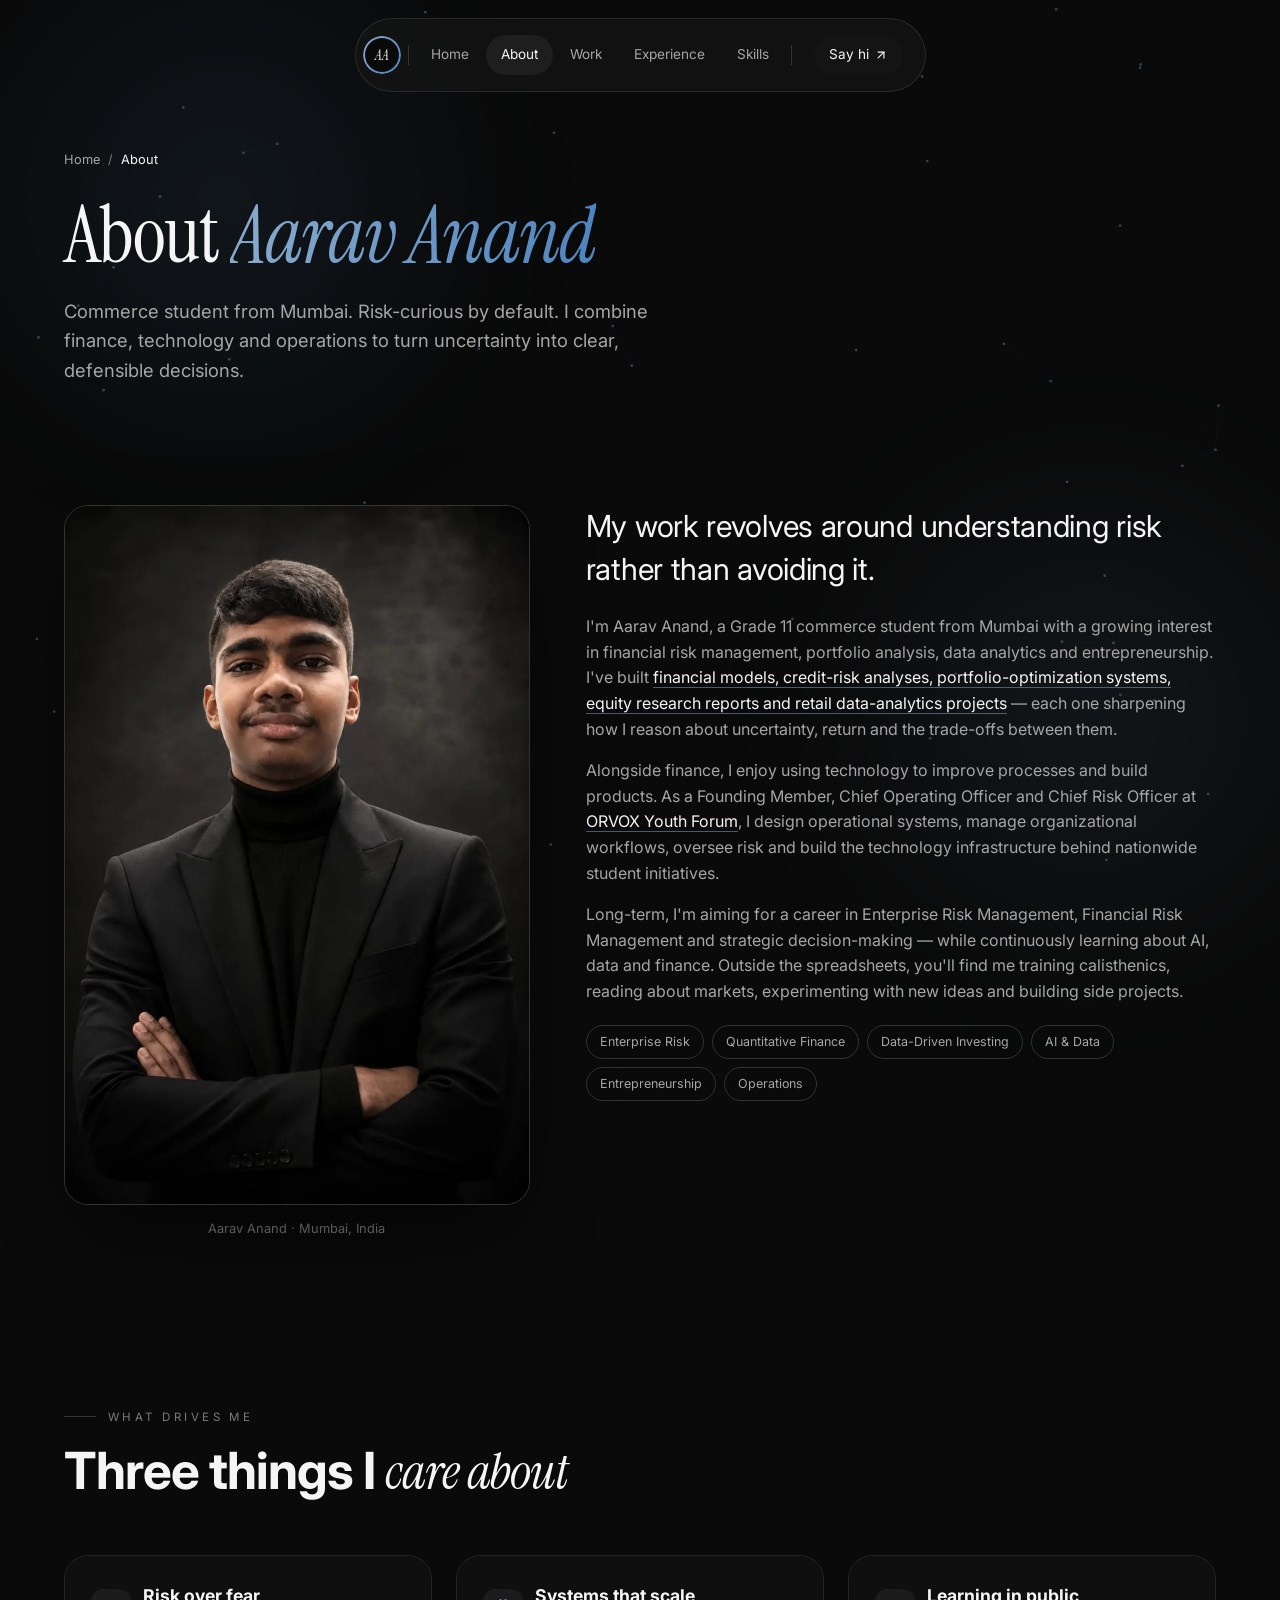
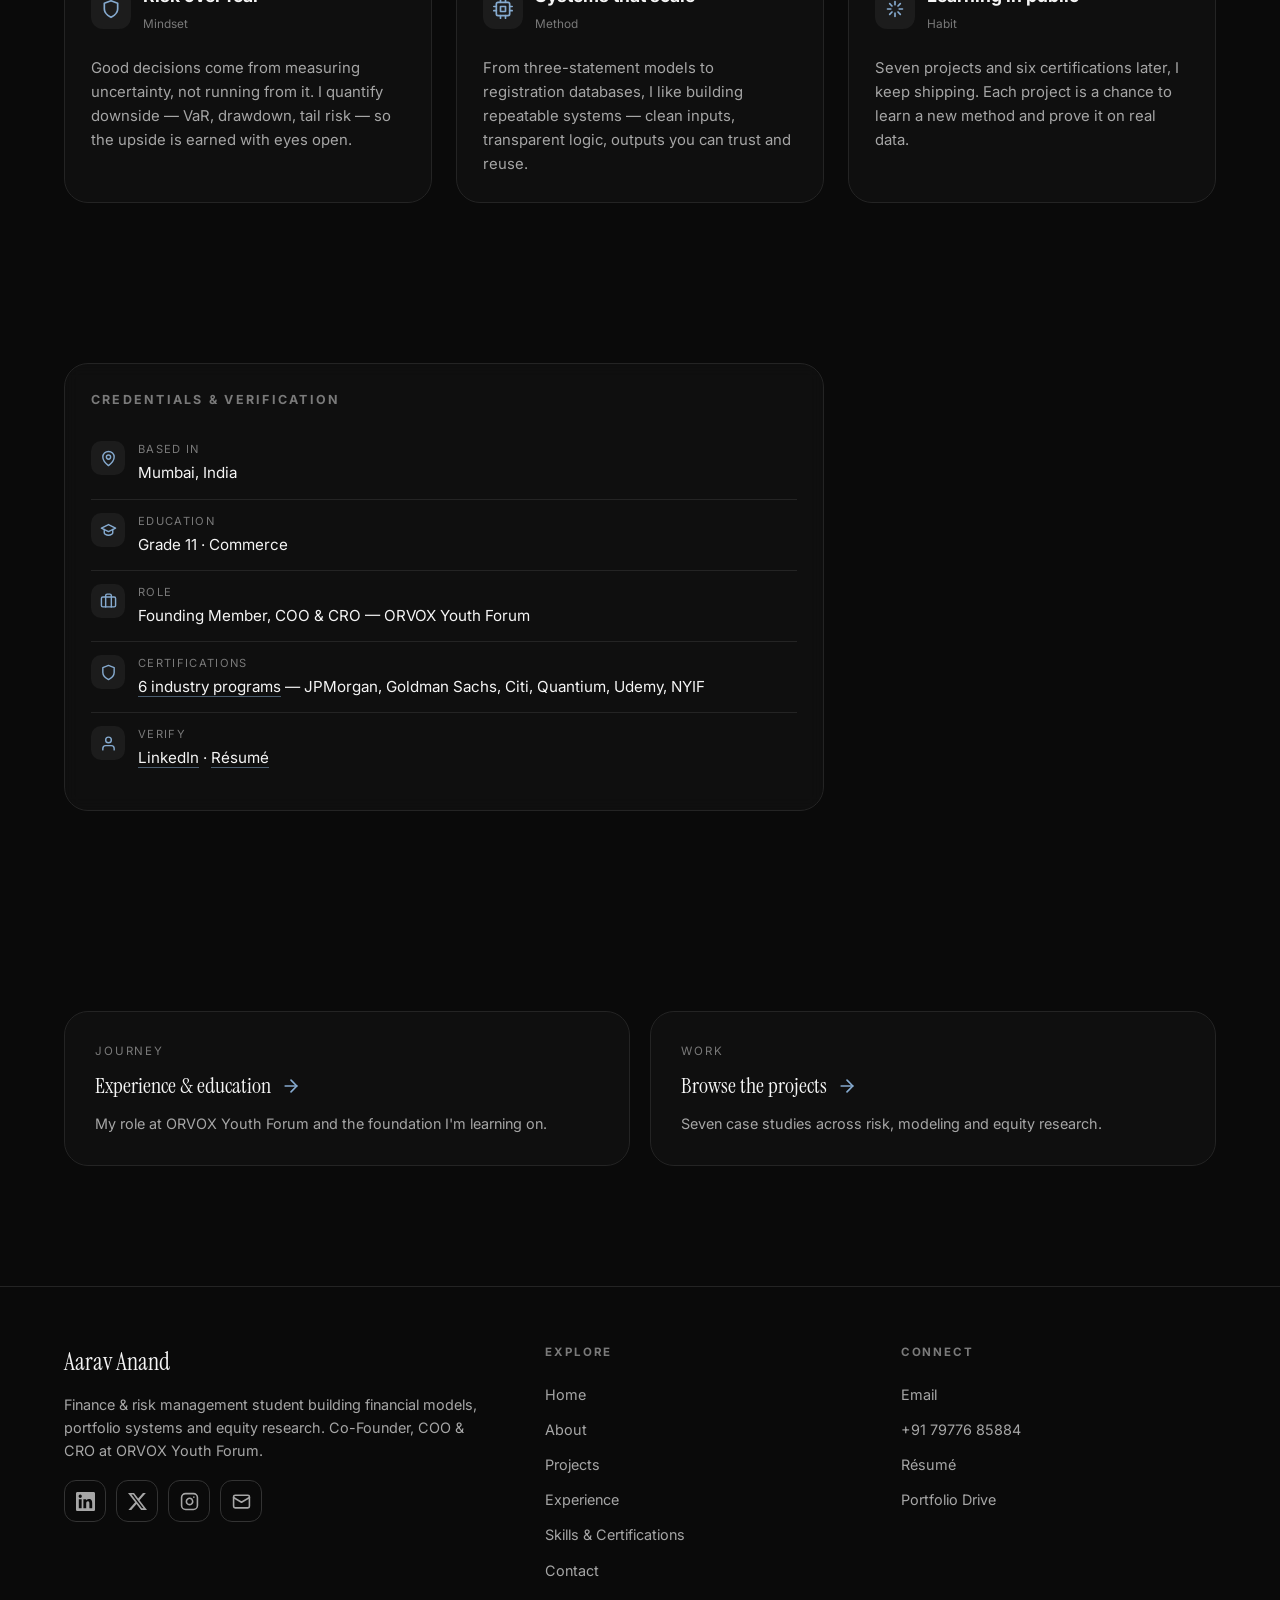
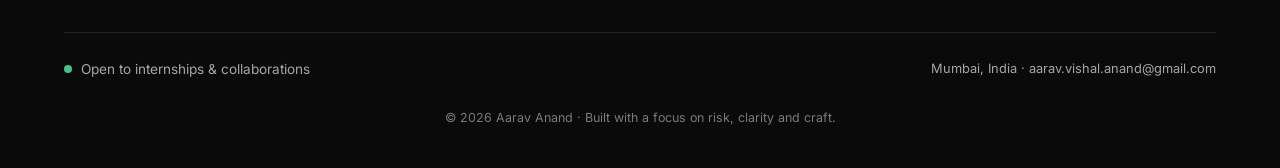
==== about.html @ 46c32362 "Aarav Anand portfolio: multi-page, SEO + AEO optimized Multi-page static site (home, about, projects" ====
<!doctype html>
<html lang="en">
<head>
  <meta charset="utf-8">
  <meta name="viewport" content="width=device-width, initial-scale=1">
  <meta name="theme-color" content="#0a0a0a">

  <title>About Aarav Anand — Finance &amp; Risk Management Student in Mumbai</title>
  <meta name="description" content="About Aarav Anand: a Mumbai commerce student focused on financial risk management, portfolio analysis and entrepreneurship, and Co-Founder, COO &amp; CRO at ORVOX Youth Forum. His story, focus and long-term vision.">
  <meta name="author" content="Aarav Anand">
  <meta name="keywords" content="About Aarav Anand, Aarav Anand bio, finance student Mumbai, risk management student, ORVOX Youth Forum co-founder, portfolio analysis, enterprise risk management">
  <link rel="canonical" href="https://aaravanand.com/about.html">
  <meta name="robots" content="index, follow, max-image-preview:large, max-snippet:-1">

  <meta property="og:type" content="profile">
  <meta property="profile:first_name" content="Aarav">
  <meta property="profile:last_name" content="Anand">
  <meta property="og:site_name" content="Aarav Anand">
  <meta property="og:title" content="About Aarav Anand — Finance &amp; Risk Management Student">
  <meta property="og:description" content="A Mumbai commerce student focused on financial risk management, portfolio analysis and entrepreneurship. Co-Founder, COO &amp; CRO at ORVOX Youth Forum.">
  <meta property="og:url" content="https://aaravanand.com/about.html">
  <meta property="og:image" content="https://aaravanand.com/og-image.png">
  <meta property="og:image:width" content="1200">
  <meta property="og:image:height" content="630">
  <meta property="og:image:alt" content="Aarav Anand portrait">
  <meta property="og:locale" content="en_US">

  <meta name="twitter:card" content="summary_large_image">
  <meta name="twitter:title" content="About Aarav Anand — Finance &amp; Risk Management Student">
  <meta name="twitter:description" content="A Mumbai commerce student focused on financial risk management and entrepreneurship. Co-Founder of ORVOX Youth Forum.">
  <meta name="twitter:image" content="https://aaravanand.com/og-image.png">
  <meta name="twitter:creator" content="@aarav84329">

  <link rel="icon" href="favicon.ico" sizes="any">
  <link rel="icon" type="image/svg+xml" href="assets/favicon.svg">
  <link rel="apple-touch-icon" href="assets/apple-touch-icon.png">
  <link rel="manifest" href="manifest.webmanifest">

  <link rel="preconnect" href="https://fonts.googleapis.com">
  <link rel="preconnect" href="https://fonts.gstatic.com" crossorigin="">
  <link href="https://fonts.googleapis.com/css2?family=Inter:wght@300;400;500;600;700&amp;family=Instrument+Serif:ital@0;1&amp;display=swap" rel="stylesheet">
  <link rel="stylesheet" href="assets/styles.css">

  <script type="application/ld+json">
  {
    "@context": "https://schema.org",
    "@graph": [
      {
        "@type": "ProfilePage",
        "@id": "https://aaravanand.com/about.html#profilepage",
        "url": "https://aaravanand.com/about.html",
        "name": "About Aarav Anand",
        "isPartOf": { "@id": "https://aaravanand.com/#website" },
        "about": { "@id": "https://aaravanand.com/#person" },
        "primaryImageOfPage": "https://aaravanand.com/assets/aarav-anand-square.jpg"
      },
      {
        "@type": "Person",
        "@id": "https://aaravanand.com/#person",
        "name": "Aarav Anand",
        "givenName": "Aarav",
        "familyName": "Anand",
        "jobTitle": "Finance & Risk Management Student · Co-Founder, COO & CRO at ORVOX Youth Forum",
        "description": "Mumbai-based Grade 11 commerce student focused on financial risk management, portfolio analytics, credit risk and equity research.",
        "url": "https://aaravanand.com/",
        "image": "https://aaravanand.com/assets/aarav-anand-square.jpg",
        "email": "mailto:aarav.vishal.anand@gmail.com",
        "telephone": "+91-7977685884",
        "homeLocation": { "@type": "Place", "name": "Mumbai, India" },
        "address": { "@type": "PostalAddress", "addressLocality": "Mumbai", "addressCountry": "IN" },
        "worksFor": { "@type": "Organization", "name": "ORVOX Youth Forum" },
        "knowsAbout": ["Financial Modeling","Equity Research","Portfolio Analysis","Credit Risk Analysis","Enterprise Risk Management","Value at Risk (VaR)","Monte Carlo Simulation","Python","Data Analysis"],
        "sameAs": ["http://www.linkedin.com/in/aarav-anand84","https://x.com/aarav84329","https://www.instagram.com/aarav84329/"]
      },
      {
        "@type": "BreadcrumbList",
        "itemListElement": [
          { "@type": "ListItem", "position": 1, "name": "Home", "item": "https://aaravanand.com/" },
          { "@type": "ListItem", "position": 2, "name": "About", "item": "https://aaravanand.com/about.html" }
        ]
      }
    ]
  }
  </script>
</head>
<body data-page="about">
  <a class="skip-link" href="#main">Skip to content</a>

  <div class="bg-glow one" aria-hidden="true"></div>
  <div class="bg-glow two" aria-hidden="true"></div>
  <canvas id="bg-canvas" aria-hidden="true"></canvas>

  <nav class="navbar" aria-label="Primary">
    <div class="nav-pill" id="navPill">
      <a class="logo" href="index.html" aria-label="Aarav Anand — home"><span class="font-display italic">AA</span></a>
      <span class="nav-divider nav-collapsible"></span>
      <a class="nav-link nav-collapsible" href="index.html">Home</a>
      <a class="nav-link active" href="about.html" aria-current="page">About</a>
      <a class="nav-link" href="projects.html">Work</a>
      <a class="nav-link nav-collapsible" href="experience.html">Experience</a>
      <a class="nav-link nav-collapsible" href="skills.html">Skills</a>
      <span class="nav-divider"></span>
      <a class="say-hi" href="contact.html"><span class="ring"></span><span class="inner">Say hi <svg width="14" height="14"><use href="assets/sprite.svg#i-arrow"/></svg></span></a>
    </div>
  </nav>

  <main id="main">
    <header class="page-hero">
      <div class="container">
        <nav class="breadcrumb" aria-label="Breadcrumb">
          <a href="index.html">Home</a><span class="sep">/</span><span aria-current="page">About</span>
        </nav>
        <h1 class="font-display">About <span class="italic accent-text">Aarav Anand</span></h1>
        <p class="lede">Commerce student from Mumbai. Risk-curious by default. I combine finance, technology and operations to turn uncertainty into clear, defensible decisions.</p>
      </div>
    </header>

    <section class="block tight" aria-label="Biography">
      <div class="container about-split">
        <figure class="about-portrait reveal">
          <div class="frame">
            <picture>
              <source srcset="assets/aarav-anand.webp" type="image/webp">
              <img src="assets/aarav-anand.jpg" width="851" height="1280" alt="Portrait of Aarav Anand, finance and risk management student from Mumbai" loading="lazy">
            </picture>
          </div>
          <figcaption>Aarav Anand · Mumbai, India</figcaption>
        </figure>

        <div class="reveal" data-delay="1">
          <p class="about-lead">My work revolves around understanding risk rather than avoiding it.</p>
          <div class="about-body">
            <p>I'm Aarav Anand, a Grade 11 commerce student from Mumbai with a growing interest in financial risk management, portfolio analysis, data analytics and entrepreneurship. I've built <a href="projects.html">financial models, credit-risk analyses, portfolio-optimization systems, equity research reports and retail data-analytics projects</a> — each one sharpening how I reason about uncertainty, return and the trade-offs between them.</p>
            <p>Alongside finance, I enjoy using technology to improve processes and build products. As a Founding Member, Chief Operating Officer and Chief Risk Officer at <a href="experience.html">ORVOX Youth Forum</a>, I design operational systems, manage organizational workflows, oversee risk and build the technology infrastructure behind nationwide student initiatives.</p>
            <p>Long-term, I'm aiming for a career in Enterprise Risk Management, Financial Risk Management and strategic decision-making — while continuously learning about AI, data and finance. Outside the spreadsheets, you'll find me training calisthenics, reading about markets, experimenting with new ideas and building side projects.</p>
          </div>
          <div class="focus-tags">
            <span class="tag">Enterprise Risk</span>
            <span class="tag">Quantitative Finance</span>
            <span class="tag">Data-Driven Investing</span>
            <span class="tag">AI &amp; Data</span>
            <span class="tag">Entrepreneurship</span>
            <span class="tag">Operations</span>
          </div>
        </div>
      </div>
    </section>

    <section class="block tight" aria-label="What drives me">
      <div class="container">
        <div class="sec-head reveal" style="justify-content:flex-start">
          <div>
            <span class="line"><i class="bar"></i><span class="eyebrow">What drives me</span></span>
            <h2>Three things I <span class="font-display italic">care about</span></h2>
          </div>
        </div>
        <div class="skills-grid">
          <div class="skill-card reveal">
            <div class="sc-head"><span class="sc-ic"><svg><use href="assets/sprite.svg#i-shield"/></svg></span><div><h3>Risk over fear</h3><span class="sc-sub">Mindset</span></div></div>
            <p class="muted" style="font-size:0.93rem">Good decisions come from measuring uncertainty, not running from it. I quantify downside — VaR, drawdown, tail risk — so the upside is earned with eyes open.</p>
          </div>
          <div class="skill-card reveal" data-delay="1">
            <div class="sc-head"><span class="sc-ic"><svg><use href="assets/sprite.svg#i-cpu"/></svg></span><div><h3>Systems that scale</h3><span class="sc-sub">Method</span></div></div>
            <p class="muted" style="font-size:0.93rem">From three-statement models to registration databases, I like building repeatable systems — clean inputs, transparent logic, outputs you can trust and reuse.</p>
          </div>
          <div class="skill-card reveal" data-delay="2">
            <div class="sc-head"><span class="sc-ic"><svg><use href="assets/sprite.svg#i-spark"/></svg></span><div><h3>Learning in public</h3><span class="sc-sub">Habit</span></div></div>
            <p class="muted" style="font-size:0.93rem">Seven projects and six certifications later, I keep shipping. Each project is a chance to learn a new method and prove it on real data.</p>
          </div>
        </div>
      </div>
    </section>

    <section class="block tight" aria-label="Credentials">
      <div class="container">
        <aside class="about-card reveal" style="max-width:760px">
          <h3>Credentials &amp; verification</h3>
          <div class="fact"><span class="ic"><svg><use href="assets/sprite.svg#i-pin"/></svg></span><div><div class="ft">Based in</div><div class="fv">Mumbai, India</div></div></div>
          <div class="fact"><span class="ic"><svg><use href="assets/sprite.svg#i-cap"/></svg></span><div><div class="ft">Education</div><div class="fv">Grade 11 · Commerce</div></div></div>
          <div class="fact"><span class="ic"><svg><use href="assets/sprite.svg#i-briefcase"/></svg></span><div><div class="ft">Role</div><div class="fv">Founding Member, COO &amp; CRO — ORVOX Youth Forum</div></div></div>
          <div class="fact"><span class="ic"><svg><use href="assets/sprite.svg#i-shield"/></svg></span><div><div class="ft">Certifications</div><div class="fv"><a href="skills.html#certifications">6 industry programs</a> — JPMorgan, Goldman Sachs, Citi, Quantium, Udemy, NYIF</div></div></div>
          <div class="fact"><span class="ic"><svg><use href="assets/sprite.svg#i-user"/></svg></span><div><div class="ft">Verify</div><div class="fv"><a href="http://www.linkedin.com/in/aarav-anand84" target="_blank" rel="noopener noreferrer">LinkedIn</a> · <a href="https://docs.google.com/document/d/1LqpxFSy0rPGh9nCoXXqc6Lo5pvByXTGy/edit?usp=sharing&amp;ouid=103177178854069169573&amp;rtpof=true&amp;sd=true" target="_blank" rel="noopener noreferrer">Résumé</a></div></div></div>
        </aside>
      </div>
    </section>

    <section class="block" aria-label="Next">
      <div class="container">
        <div class="next-cta">
          <a class="next-card reveal" href="experience.html"><span class="nc-eye">Journey</span><span class="nc-title font-display">Experience &amp; education <svg><use href="assets/sprite.svg#i-arrow-right"/></svg></span><p>My role at ORVOX Youth Forum and the foundation I'm learning on.</p></a>
          <a class="next-card reveal" data-delay="1" href="projects.html"><span class="nc-eye">Work</span><span class="nc-title font-display">Browse the projects <svg><use href="assets/sprite.svg#i-arrow-right"/></svg></span><p>Seven case studies across risk, modeling and equity research.</p></a>
        </div>
      </div>
    </section>
  </main>

  <footer class="site-footer">
    <div class="container">
      <div class="footer-top">
        <div class="footer-brand">
          <div class="fb-name font-display">Aarav Anand</div>
          <p>Finance &amp; risk management student building financial models, portfolio systems and equity research. Co-Founder, COO &amp; CRO at ORVOX Youth Forum.</p>
          <div class="socials" style="margin-top:18px">
            <a href="http://www.linkedin.com/in/aarav-anand84" target="_blank" rel="noopener noreferrer" aria-label="LinkedIn"><svg><use href="assets/sprite.svg#i-linkedin"/></svg></a>
            <a href="https://x.com/aarav84329" target="_blank" rel="noopener noreferrer" aria-label="X (Twitter)"><svg><use href="assets/sprite.svg#i-x"/></svg></a>
            <a href="https://www.instagram.com/aarav84329/" target="_blank" rel="noopener noreferrer" aria-label="Instagram"><svg><use href="assets/sprite.svg#i-instagram"/></svg></a>
            <a href="mailto:aarav.vishal.anand@gmail.com" aria-label="Email"><svg><use href="assets/sprite.svg#i-mail"/></svg></a>
          </div>
        </div>
        <nav class="footer-col" aria-label="Footer">
          <h4>Explore</h4>
          <a href="index.html">Home</a><a href="about.html">About</a><a href="projects.html">Projects</a><a href="experience.html">Experience</a><a href="skills.html">Skills &amp; Certifications</a><a href="contact.html">Contact</a>
        </nav>
        <div class="footer-col">
          <h4>Connect</h4>
          <a href="mailto:aarav.vishal.anand@gmail.com">Email</a>
          <a href="tel:+917977685884">+91 79776 85884</a>
          <a href="https://docs.google.com/document/d/1LqpxFSy0rPGh9nCoXXqc6Lo5pvByXTGy/edit?usp=sharing&amp;ouid=103177178854069169573&amp;rtpof=true&amp;sd=true" target="_blank" rel="noopener noreferrer">Résumé</a>
          <a href="https://drive.google.com/drive/folders/1hFkDQS0R5gh1Fw5vfCUStxI2azGrAgSO?usp=sharing" target="_blank" rel="noopener noreferrer">Portfolio Drive</a>
        </div>
      </div>
      <div class="footer-bar">
        <div class="avail"><span class="dot"></span>Open to internships &amp; collaborations</div>
        <div class="muted" style="font-size:0.8rem">Mumbai, India · aarav.vishal.anand@gmail.com</div>
      </div>
      <p class="colophon">© <span id="year">2026</span> Aarav Anand · Built with a focus on risk, clarity and craft.</p>
    </div>
  </footer>

  <script src="assets/main.js" defer></script>
</body>
</html>
---- assets/styles.css ----
/* ════════════════════════════════════════════════
   Aarav Anand — Portfolio Design System
   Shared across all pages
   ════════════════════════════════════════════════ */

:root {
  --bg: 0 0% 4%;
  --bg-2: 0 0% 6%;
  --surface: 0 0% 8%;
  --surface-2: 0 0% 11%;
  --text: 0 0% 96%;
  --muted: 0 0% 65%;
  --faint: 0 0% 48%;
  --stroke: 0 0% 14%;
  --stroke-2: 0 0% 20%;
  --accent: 210 44% 67%;
  --accent-2: 212 42% 53%;
  --pos: 152 52% 52%;
  --warn: 38 92% 60%;
  --radius: 24px;
  --radius-sm: 14px;
  --maxw: 1200px;
  --ease-out: cubic-bezier(0.23, 1, 0.32, 1);
  --ease-in-out: cubic-bezier(0.77, 0, 0.175, 1);
}

* { box-sizing: border-box; margin: 0; padding: 0; }
html { scroll-behavior: smooth; }
@media (prefers-reduced-motion: reduce) { html { scroll-behavior: auto; } }

body {
  font-family: 'Inter', -apple-system, system-ui, sans-serif;
  background: hsl(var(--bg));
  color: hsl(var(--text));
  -webkit-font-smoothing: antialiased;
  text-rendering: optimizeLegibility;
  overflow-x: hidden;
  line-height: 1.6;
}
img, svg, video { display: block; }
button, a { font: inherit; color: inherit; cursor: pointer; text-decoration: none; }
ul { list-style: none; }
:focus-visible { outline: 2px solid hsl(var(--accent)); outline-offset: 3px; border-radius: 6px; }

.font-display { font-family: 'Instrument Serif', Georgia, serif; font-weight: 400; }
.italic { font-style: italic; }
.muted { color: hsl(var(--muted)); }
.eyebrow { font-size: 0.72rem; color: hsl(var(--faint)); text-transform: uppercase; letter-spacing: 0.3em; }
.container { max-width: var(--maxw); margin: 0 auto; padding: 0 24px; }
.accent-text { background: linear-gradient(90deg, #89AACC, #4E85BF); -webkit-background-clip: text; background-clip: text; color: transparent; }
.accent-gradient { background: linear-gradient(90deg, #89AACC 0%, #4E85BF 100%); }
.sr-only { position: absolute; width: 1px; height: 1px; padding: 0; margin: -1px; overflow: hidden; clip: rect(0,0,0,0); white-space: nowrap; border: 0; }

.skip-link { position: absolute; left: 16px; top: -60px; z-index: 10000; background: hsl(var(--surface)); border: 1px solid hsl(var(--stroke-2)); padding: 10px 18px; border-radius: 999px; transition: top 0.2s var(--ease-out); }
.skip-link:focus { top: 16px; }

/* ── keyframes ── */
@keyframes scroll-down { 0% { transform: translateY(-100%); } 100% { transform: translateY(200%); } }
@keyframes role-fade-in { from { opacity: 0; transform: translateY(8px); } to { opacity: 1; transform: translateY(0); } }
@keyframes pulse-dot { 0%,100% { opacity: 1; transform: scale(1); } 50% { opacity: 0.4; transform: scale(0.7); } }
@keyframes float-up { from { opacity: 0; transform: translateY(20px); } to { opacity: 1; transform: translateY(0); } }

/* ── background ── */
#bg-canvas { position: fixed; inset: 0; z-index: 0; pointer-events: none; opacity: 0.55; }
.bg-glow { position: fixed; z-index: 0; pointer-events: none; filter: blur(90px); opacity: 0.5; }
.bg-glow.one { top: -10%; left: -5%; width: 45vw; height: 45vw; background: radial-gradient(circle, rgba(78,133,191,0.30), transparent 65%); }
.bg-glow.two { bottom: -15%; right: -10%; width: 50vw; height: 50vw; background: radial-gradient(circle, rgba(137,170,204,0.20), transparent 65%); }

/* ── loader ── */
#loader { position: fixed; inset: 0; z-index: 9999; background: hsl(var(--bg)); transition: opacity 0.6s ease; }
#loader.done { opacity: 0; pointer-events: none; }
.loader-label { position: absolute; top: 32px; left: 32px; }
.loader-words { position: absolute; inset: 0; display: grid; place-items: center; }
.loader-words span { position: absolute; font-size: clamp(2.2rem, 7vw, 4.5rem); color: hsl(var(--text) / 0.85); opacity: 0; }
.loader-count { position: absolute; bottom: 40px; right: 36px; font-size: clamp(4rem, 14vw, 9rem); line-height: 1; font-variant-numeric: tabular-nums; }
.loader-bar { position: absolute; left: 0; right: 0; bottom: 0; height: 3px; background: hsl(var(--stroke) / 0.6); }
.loader-bar > div { height: 100%; transform-origin: left; transform: scaleX(0); box-shadow: 0 0 8px rgba(137,170,204,0.45); }

/* ── nav ── */
.navbar { position: fixed; top: 0; left: 0; right: 0; z-index: 50; display: flex; justify-content: center; padding: 18px 16px; }
.nav-pill { display: inline-flex; align-items: center; gap: 2px; border-radius: 999px; backdrop-filter: blur(14px); -webkit-backdrop-filter: blur(14px); border: 1px solid rgba(255,255,255,0.10); background: hsl(var(--surface) / 0.82); padding: 7px; transition: box-shadow 0.4s ease, background 0.4s ease; max-width: calc(100vw - 32px); }
.nav-pill.scrolled { box-shadow: 0 10px 30px rgba(0,0,0,0.5); background: hsl(var(--surface) / 0.95); }
.logo { position: relative; width: 38px; height: 38px; border-radius: 50%; display: grid; place-items: center; transition: transform 0.3s var(--ease-out); flex: 0 0 auto; }
.logo::before { content: ''; position: absolute; inset: 0; border-radius: 50%; padding: 2px; background: linear-gradient(135deg, #89AACC, #4E85BF); -webkit-mask: linear-gradient(#000 0 0) content-box, linear-gradient(#000 0 0); -webkit-mask-composite: xor; mask-composite: exclude; transition: transform 0.6s var(--ease-out); }
.logo span { position: relative; z-index: 1; width: 32px; height: 32px; border-radius: 50%; background: hsl(var(--bg)); display: grid; place-items: center; font-size: 15px; }
.nav-divider { width: 1px; height: 20px; background: hsl(var(--stroke-2)); margin: 0 5px; flex: 0 0 auto; }
.nav-link, .say-hi { font-size: 0.85rem; border-radius: 999px; padding: 9px 15px; transition: color 0.25s var(--ease-out), background 0.25s var(--ease-out); white-space: nowrap; }
.nav-link.active { color: hsl(var(--text)); background: hsl(var(--stroke) / 0.7); }
.nav-link:not(.active) { color: hsl(var(--muted)); }
.say-hi { position: relative; display: inline-flex; align-items: center; gap: 5px; flex: 0 0 auto; }
.say-hi .ring { position: absolute; inset: -2px; border-radius: 999px; opacity: 0; background: linear-gradient(90deg, #89AACC, #4E85BF); transition: opacity 0.3s ease; }
.say-hi .inner { position: relative; z-index: 1; display: inline-flex; align-items: center; gap: 5px; background: hsl(var(--surface)); border-radius: 999px; padding: 9px 15px; }
@media (hover: hover) {
  .logo:hover { transform: scale(1.08); }
  .logo:hover::before { transform: rotate(180deg); }
  .nav-link:not(.active):hover { color: hsl(var(--text)); background: hsl(var(--stroke) / 0.5); }
  .say-hi:hover .ring { opacity: 1; }
}
.nav-link:active, .say-hi:active { transform: scale(0.97); }
@media (max-width: 820px) { .nav-collapsible { display: none; } }

/* ── buttons ── */
.btn { position: relative; border-radius: 999px; font-size: 0.92rem; padding: 14px 26px; transition: transform 0.18s var(--ease-out), box-shadow 0.3s var(--ease-out), background 0.3s var(--ease-out); display: inline-flex; align-items: center; gap: 8px; min-height: 48px; }
.btn svg { width: 17px; height: 17px; }
.btn-solid { background: hsl(var(--text)); color: hsl(var(--bg)); font-weight: 500; }
.btn-outline { border: 1px solid hsl(var(--stroke-2)); background: hsl(var(--surface) / 0.5); color: hsl(var(--text)); }
.btn-accent { background: linear-gradient(90deg, #89AACC, #4E85BF); color: #07111c; font-weight: 600; }
@media (hover: hover) {
  .btn-solid:hover { box-shadow: 0 10px 30px rgba(245,245,245,0.18); transform: translateY(-2px); }
  .btn-outline:hover { background: hsl(var(--surface-2)); transform: translateY(-2px); }
  .btn-accent:hover { box-shadow: 0 10px 30px rgba(78,133,191,0.35); transform: translateY(-2px); }
}
.btn:active { transform: scale(0.97); }

.pill-link { position: relative; display: inline-flex; align-items: center; gap: 7px; border-radius: 999px; padding: 11px 18px; font-size: 0.85rem; border: 1px solid hsl(var(--stroke-2)); white-space: nowrap; transition: transform 0.18s var(--ease-out), background 0.25s var(--ease-out), border-color 0.25s var(--ease-out); }
.pill-link svg { width: 15px; height: 15px; }
@media (hover: hover) { .pill-link:hover { background: hsl(var(--surface-2)); border-color: hsl(var(--accent) / 0.5); transform: translateY(-1px); } }
.pill-link:active { transform: scale(0.97); }

/* ── reveal ── */
.reveal { opacity: 0; transform: translateY(28px); transition: opacity 0.9s var(--ease-out), transform 0.9s var(--ease-out); }
.reveal.in { opacity: 1; transform: none; }
.reveal[data-delay="1"] { transition-delay: 0.06s; }
.reveal[data-delay="2"] { transition-delay: 0.12s; }
.reveal[data-delay="3"] { transition-delay: 0.18s; }
.reveal[data-delay="4"] { transition-delay: 0.24s; }
.reveal[data-delay="5"] { transition-delay: 0.30s; }

/* ── layout blocks ── */
main { position: relative; z-index: 2; }
section[id] { scroll-margin-top: 90px; }
.block { padding: clamp(64px, 10vw, 120px) 0; position: relative; }
.block.tight { padding: clamp(48px, 7vw, 80px) 0; }

.sec-head { display: flex; justify-content: space-between; align-items: flex-end; gap: 24px; margin-bottom: 56px; flex-wrap: wrap; }
.sec-head .line { display: inline-flex; align-items: center; gap: 12px; margin-bottom: 18px; }
.sec-head .line .bar { width: 32px; height: 1px; background: hsl(var(--stroke-2)); }
.sec-head h2 { font-size: clamp(2rem, 5vw, 3.2rem); line-height: 1.05; letter-spacing: -0.02em; }
.sec-head p { color: hsl(var(--muted)); font-size: 0.98rem; max-width: 34rem; margin-top: 14px; }

/* ── page hero (inner pages) ── */
.page-hero { position: relative; padding: 150px 0 40px; }
.breadcrumb { display: flex; align-items: center; gap: 8px; font-size: 0.8rem; color: hsl(var(--muted)); margin-bottom: 26px; flex-wrap: wrap; }
.breadcrumb a { color: hsl(var(--muted)); transition: color 0.2s; }
.breadcrumb a:hover { color: hsl(var(--text)); }
.breadcrumb .sep { color: hsl(var(--faint)); }
.breadcrumb [aria-current] { color: hsl(var(--text)); }
.page-hero h1 { font-size: clamp(2.6rem, 7vw, 5rem); line-height: 0.98; letter-spacing: -0.02em; }
.page-hero .lede { color: hsl(var(--muted)); font-size: clamp(1rem, 1.6vw, 1.15rem); max-width: 40rem; margin-top: 22px; }

/* ── home split hero ── */
.hero { position: relative; min-height: 100vh; display: flex; align-items: center; overflow: hidden; padding: 120px 0 80px; }
.hero .bottom-fade { position: absolute; left: 0; right: 0; bottom: 0; height: 180px; background: linear-gradient(to top, hsl(var(--bg)), transparent); z-index: 1; pointer-events: none; }
.hero-grid { position: relative; z-index: 10; display: grid; grid-template-columns: 1.1fr 0.9fr; gap: 56px; align-items: center; width: 100%; }
.hero-eyebrow { display: inline-flex; align-items: center; gap: 10px; margin-bottom: 26px; opacity: 0; animation: float-up 0.7s var(--ease-out) 0.1s forwards; }
.hero-eyebrow .pip { width: 6px; height: 6px; border-radius: 50%; background: hsl(var(--pos)); box-shadow: 0 0 10px hsl(var(--pos)); }
.hero-name { font-size: clamp(3rem, 8vw, 6.5rem); line-height: 0.92; letter-spacing: -0.02em; margin-bottom: 20px; opacity: 0; animation: float-up 0.8s var(--ease-out) 0.18s forwards; }
.hero-role { font-size: clamp(1.05rem, 2.2vw, 1.5rem); margin-bottom: 10px; opacity: 0; animation: float-up 0.8s var(--ease-out) 0.28s forwards; }
.hero-role .role-word { display: inline-block; min-width: 1ch; }
.hero-role .role-word.anim { animation: role-fade-in 0.4s var(--ease-out); }
.hero-desc { font-size: clamp(0.95rem, 1.4vw, 1.05rem); max-width: 34rem; margin: 18px 0 38px; color: hsl(var(--muted)); opacity: 0; animation: float-up 0.8s var(--ease-out) 0.38s forwards; }
.cta-row { display: inline-flex; gap: 14px; flex-wrap: wrap; opacity: 0; animation: float-up 0.8s var(--ease-out) 0.48s forwards; }

.hero-portrait { position: relative; opacity: 0; animation: float-up 0.9s var(--ease-out) 0.34s forwards; justify-self: end; width: 100%; max-width: 400px; }
.hero-portrait .frame { position: relative; border-radius: 28px; overflow: hidden; border: 1px solid hsl(var(--stroke-2)); background: hsl(var(--surface)); box-shadow: 0 40px 90px -30px rgba(0,0,0,0.85); }
.hero-portrait .frame::after { content: ''; position: absolute; inset: 0; background: linear-gradient(180deg, transparent 55%, hsl(var(--bg) / 0.5)); pointer-events: none; }
.hero-portrait img { width: 100%; height: auto; aspect-ratio: 851/1280; object-fit: cover; }
.hero-portrait .ring-accent { position: absolute; inset: -1px; border-radius: 28px; padding: 1px; background: linear-gradient(160deg, hsl(var(--accent) / 0.6), transparent 40%); -webkit-mask: linear-gradient(#000 0 0) content-box, linear-gradient(#000 0 0); -webkit-mask-composite: xor; mask-composite: exclude; pointer-events: none; }
.hero-portrait .badge { position: absolute; left: -14px; bottom: 22px; z-index: 3; display: inline-flex; align-items: center; gap: 9px; background: hsl(var(--surface) / 0.95); backdrop-filter: blur(10px); border: 1px solid hsl(var(--stroke-2)); border-radius: 14px; padding: 11px 15px; box-shadow: 0 14px 34px rgba(0,0,0,0.5); }
.hero-portrait .badge .bd { width: 9px; height: 9px; border-radius: 50%; background: hsl(var(--pos)); animation: pulse-dot 2s ease-in-out infinite; flex: 0 0 auto; }
.hero-portrait .badge .bt { font-size: 0.74rem; line-height: 1.3; }
.hero-portrait .badge .bt b { font-weight: 600; }
.hero-portrait .badge .bt span { color: hsl(var(--muted)); }

.scroll-ind { position: absolute; bottom: 26px; left: 50%; transform: translateX(-50%); z-index: 10; text-align: center; }
.scroll-ind .lbl { font-size: 0.68rem; letter-spacing: 0.22em; color: hsl(var(--faint)); text-transform: uppercase; display: block; margin-bottom: 12px; }
.scroll-ind .track { width: 1px; height: 40px; background: hsl(var(--stroke-2)); margin: 0 auto; overflow: hidden; position: relative; }
.scroll-ind .track > i { display: block; width: 1px; height: 100%; background: hsl(var(--text)); animation: scroll-down 1.6s ease-in-out infinite; }

/* ── about ── */
.about-grid { display: grid; grid-template-columns: 1.55fr 1fr; gap: 56px; align-items: start; }
.about-lead { font-size: clamp(1.3rem, 2.6vw, 1.9rem); line-height: 1.4; letter-spacing: -0.01em; }
.about-body { color: hsl(var(--muted)); margin-top: 24px; font-size: 1rem; max-width: 42rem; }
.about-body p + p { margin-top: 16px; }
.about-body a { color: hsl(var(--text)); border-bottom: 1px solid hsl(var(--accent) / 0.5); transition: border-color 0.25s; }
@media (hover: hover) { .about-body a:hover { border-color: hsl(var(--accent)); } }
.about-card { background: hsl(var(--surface) / 0.5); border: 1px solid hsl(var(--stroke)); border-radius: var(--radius); padding: 26px; backdrop-filter: blur(8px); }
.about-card h3 { font-size: 0.78rem; text-transform: uppercase; letter-spacing: 0.18em; color: hsl(var(--faint)); margin-bottom: 18px; }
.fact { display: flex; align-items: flex-start; gap: 13px; padding: 13px 0; border-top: 1px solid hsl(var(--stroke)); }
.fact:first-of-type { border-top: 0; }
.fact .ic { width: 34px; height: 34px; border-radius: 10px; background: hsl(var(--surface-2)); display: grid; place-items: center; flex: 0 0 auto; color: hsl(var(--accent)); }
.fact .ic svg { width: 17px; height: 17px; }
.fact .ft { font-size: 0.7rem; text-transform: uppercase; letter-spacing: 0.12em; color: hsl(var(--faint)); }
.fact .fv { font-size: 0.95rem; margin-top: 2px; }
.fact .fv a { color: hsl(var(--text)); border-bottom: 1px solid hsl(var(--accent) / 0.5); }
.focus-tags { display: flex; flex-wrap: wrap; gap: 8px; margin-top: 20px; }
.tag { font-size: 0.78rem; color: hsl(var(--muted)); border: 1px solid hsl(var(--stroke-2)); border-radius: 999px; padding: 6px 13px; }

/* about page portrait */
.about-portrait { position: sticky; top: 100px; }
.about-portrait .frame { position: relative; border-radius: var(--radius); overflow: hidden; border: 1px solid hsl(var(--stroke-2)); box-shadow: 0 36px 80px -30px rgba(0,0,0,0.8); }
.about-portrait img { width: 100%; height: auto; aspect-ratio: 851/1280; object-fit: cover; }
.about-portrait figcaption { margin-top: 14px; font-size: 0.8rem; color: hsl(var(--faint)); text-align: center; }
.about-split { display: grid; grid-template-columns: 0.85fr 1.15fr; gap: 56px; align-items: start; }

/* ── impact stats ── */
.impact { border-top: 1px solid hsl(var(--stroke)); border-bottom: 1px solid hsl(var(--stroke)); background: hsl(var(--bg-2) / 0.6); }
.stats-grid { display: grid; grid-template-columns: repeat(4, 1fr); gap: 28px; }
.stat { text-align: center; }
.stat .num { font-size: clamp(2.4rem, 5.5vw, 3.6rem); line-height: 1; letter-spacing: -0.01em; font-variant-numeric: tabular-nums; }
.stat .lbl { color: hsl(var(--muted)); font-size: 0.85rem; margin-top: 12px; }

/* ── projects ── */
.proj-grid { display: grid; grid-template-columns: repeat(2, 1fr); gap: 24px; }
.proj { position: relative; display: flex; flex-direction: column; border: 1px solid hsl(var(--stroke)); background: hsl(var(--surface) / 0.55); border-radius: var(--radius); overflow: hidden; transition: transform 0.3s var(--ease-out), border-color 0.3s var(--ease-out), box-shadow 0.3s var(--ease-out); scroll-margin-top: 100px; }
.proj.featured { grid-column: 1 / -1; }
@media (hover: hover) { .proj:hover { transform: translateY(-4px); border-color: hsl(var(--accent) / 0.45); box-shadow: 0 24px 60px -20px rgba(0,0,0,0.7); } }
.proj-cover { position: relative; aspect-ratio: 16/9; overflow: hidden; background: radial-gradient(ellipse at 30% 10%, #16243a 0%, #0a0f18 60%, #060810 100%); border-bottom: 1px solid hsl(var(--stroke)); }
.proj.featured .proj-cover { aspect-ratio: 21/8; }
.proj-cover svg { width: 100%; height: 100%; }
.proj-cat { position: absolute; top: 14px; left: 14px; z-index: 2; font-size: 0.68rem; text-transform: uppercase; letter-spacing: 0.16em; color: hsl(var(--text)); background: hsl(var(--bg) / 0.6); backdrop-filter: blur(8px); border: 1px solid hsl(var(--stroke-2)); padding: 6px 11px; border-radius: 999px; }
.proj-body { padding: 24px; display: flex; flex-direction: column; flex: 1; }
.proj-body h3 { font-size: 1.25rem; line-height: 1.2; letter-spacing: -0.01em; margin-bottom: 10px; }
.proj.featured .proj-body h3 { font-size: clamp(1.4rem, 3vw, 2rem); }
.proj-desc { color: hsl(var(--muted)); font-size: 0.93rem; }
.metric-row { display: flex; flex-wrap: wrap; gap: 18px; margin: 18px 0 4px; }
.metric { display: flex; flex-direction: column; }
.metric .mv { font-size: 1.25rem; line-height: 1; letter-spacing: -0.01em; font-variant-numeric: tabular-nums; }
.metric .mv.pos { color: hsl(var(--pos)); }
.metric .ml { font-size: 0.7rem; color: hsl(var(--faint)); text-transform: uppercase; letter-spacing: 0.1em; margin-top: 6px; }
.tech-row { display: flex; flex-wrap: wrap; gap: 7px; margin: 18px 0; }
.tech { font-size: 0.72rem; color: hsl(var(--muted)); background: hsl(var(--surface-2)); border: 1px solid hsl(var(--stroke)); border-radius: 7px; padding: 4px 9px; }
.proj details { margin-top: 4px; border-top: 1px solid hsl(var(--stroke)); }
.proj summary { list-style: none; cursor: pointer; display: flex; align-items: center; justify-content: space-between; gap: 10px; padding: 16px 0 6px; font-size: 0.85rem; color: hsl(var(--muted)); transition: color 0.2s; }
.proj summary::-webkit-details-marker { display: none; }
.proj summary .chev { transition: transform 0.25s var(--ease-out); width: 16px; height: 16px; flex: 0 0 auto; }
.proj details[open] summary .chev { transform: rotate(180deg); }
@media (hover: hover) { .proj summary:hover { color: hsl(var(--text)); } }
.case { font-size: 0.9rem; color: hsl(var(--muted)); padding-bottom: 6px; }
.case h4 { font-size: 0.7rem; text-transform: uppercase; letter-spacing: 0.14em; color: hsl(var(--faint)); margin: 14px 0 7px; }
.case ul li { position: relative; padding-left: 18px; margin: 6px 0; }
.case ul li::before { content: ''; position: absolute; left: 0; top: 9px; width: 6px; height: 6px; border-radius: 50%; background: hsl(var(--accent)); }
.proj-actions { display: flex; flex-wrap: wrap; gap: 10px; margin-top: auto; padding-top: 20px; }
.act { display: inline-flex; align-items: center; gap: 7px; font-size: 0.82rem; border-radius: 10px; padding: 10px 14px; border: 1px solid hsl(var(--stroke-2)); background: hsl(var(--surface-2)); transition: transform 0.18s var(--ease-out), background 0.25s, border-color 0.25s; min-height: 42px; }
.act svg { width: 15px; height: 15px; }
.act.primary { background: linear-gradient(90deg, #89AACC, #4E85BF); color: #07111c; font-weight: 600; border-color: transparent; }
@media (hover: hover) {
  .act:hover { transform: translateY(-1px); border-color: hsl(var(--accent) / 0.5); background: hsl(var(--surface)); }
  .act.primary:hover { box-shadow: 0 8px 22px rgba(78,133,191,0.35); }
}
.act:active { transform: scale(0.97); }

/* ── timeline ── */
.timeline { position: relative; max-width: 880px; }
.timeline::before { content: ''; position: absolute; left: 7px; top: 8px; bottom: 8px; width: 1px; background: linear-gradient(to bottom, hsl(var(--accent) / 0.6), hsl(var(--stroke))); }
.tl-item { position: relative; padding-left: 44px; padding-bottom: 40px; }
.tl-item:last-child { padding-bottom: 0; }
.tl-dot { position: absolute; left: 0; top: 6px; width: 15px; height: 15px; border-radius: 50%; background: hsl(var(--bg)); border: 2px solid hsl(var(--accent)); box-shadow: 0 0 0 4px hsl(var(--bg)); }
.tl-card { background: hsl(var(--surface) / 0.5); border: 1px solid hsl(var(--stroke)); border-radius: var(--radius); padding: 26px; transition: border-color 0.3s, transform 0.3s var(--ease-out); }
@media (hover: hover) { .tl-card:hover { border-color: hsl(var(--accent) / 0.4); transform: translateY(-2px); } }
.tl-top { display: flex; justify-content: space-between; align-items: flex-start; gap: 16px; flex-wrap: wrap; }
.tl-org { font-size: 1.3rem; line-height: 1.2; }
.tl-when { font-size: 0.78rem; color: hsl(var(--muted)); border: 1px solid hsl(var(--stroke-2)); border-radius: 999px; padding: 5px 12px; white-space: nowrap; }
.tl-roles { display: flex; flex-wrap: wrap; gap: 8px; margin: 14px 0 18px; }
.tl-role { font-size: 0.76rem; background: hsl(var(--accent) / 0.12); color: hsl(var(--accent)); border: 1px solid hsl(var(--accent) / 0.3); border-radius: 999px; padding: 5px 12px; }
.tl-list li { position: relative; padding-left: 20px; color: hsl(var(--muted)); font-size: 0.93rem; margin: 9px 0; }
.tl-list li::before { content: ''; position: absolute; left: 0; top: 9px; width: 6px; height: 6px; border-radius: 50%; background: hsl(var(--accent)); }
.tl-edu .tl-dot { border-color: hsl(var(--stroke-2)); }

/* ── skills ── */
.skills-grid { display: grid; grid-template-columns: repeat(3, 1fr); gap: 24px; }
.skill-card { background: hsl(var(--surface) / 0.5); border: 1px solid hsl(var(--stroke)); border-radius: var(--radius); padding: 26px; }
.skill-card .sc-head { display: flex; align-items: center; gap: 12px; margin-bottom: 22px; }
.skill-card .sc-ic { width: 40px; height: 40px; border-radius: 12px; background: hsl(var(--surface-2)); display: grid; place-items: center; color: hsl(var(--accent)); flex: 0 0 auto; }
.skill-card .sc-ic svg { width: 20px; height: 20px; }
.skill-card h3 { font-size: 1.1rem; }
.skill-card .sc-sub { font-size: 0.74rem; color: hsl(var(--faint)); }
.skill { margin: 14px 0; }
.skill .sk-top { display: flex; justify-content: space-between; font-size: 0.86rem; margin-bottom: 7px; }
.skill .sk-top .lvl { color: hsl(var(--faint)); font-size: 0.74rem; }
.skill .bar { height: 5px; border-radius: 999px; background: hsl(var(--surface-2)); overflow: hidden; }
.skill .bar > i { display: block; height: 100%; border-radius: 999px; background: linear-gradient(90deg, #89AACC, #4E85BF); width: 0; transition: width 1s var(--ease-out); }
.skill.in .bar > i { width: var(--w); }
.extra-skills { margin-top: 44px; }
.extra-skills .eyebrow { display: block; margin-bottom: 16px; }
.chip-cloud { display: flex; flex-wrap: wrap; gap: 9px; }
.chip { font-size: 0.82rem; color: hsl(var(--muted)); border: 1px solid hsl(var(--stroke-2)); border-radius: 999px; padding: 8px 14px; transition: color 0.25s, border-color 0.25s; }
@media (hover: hover) { .chip:hover { color: hsl(var(--text)); border-color: hsl(var(--accent) / 0.5); } }

/* ── certifications ── */
.cert-grid { display: grid; grid-template-columns: repeat(3, 1fr); gap: 20px; }
.cert { display: flex; flex-direction: column; gap: 14px; background: hsl(var(--surface) / 0.5); border: 1px solid hsl(var(--stroke)); border-radius: var(--radius-sm); padding: 22px; transition: transform 0.25s var(--ease-out), border-color 0.25s; }
@media (hover: hover) { .cert:hover { transform: translateY(-3px); border-color: hsl(var(--accent) / 0.45); } }
.cert-top { display: flex; align-items: center; justify-content: space-between; gap: 12px; }
.cert-issuer { display: inline-flex; align-items: center; gap: 9px; font-size: 0.76rem; color: hsl(var(--muted)); }
.cert-issuer .dot { width: 26px; height: 26px; border-radius: 8px; background: hsl(var(--surface-2)); display: grid; place-items: center; color: hsl(var(--accent)); flex: 0 0 auto; }
.cert-issuer .dot svg { width: 14px; height: 14px; }
.cert-status { font-size: 0.66rem; text-transform: uppercase; letter-spacing: 0.1em; padding: 4px 9px; border-radius: 999px; }
.cert-status.done { color: hsl(var(--pos)); background: hsl(var(--pos) / 0.12); border: 1px solid hsl(var(--pos) / 0.3); }
.cert-status.prog { color: hsl(var(--warn)); background: hsl(var(--warn) / 0.12); border: 1px solid hsl(var(--warn) / 0.3); }
.cert h3 { font-size: 1.02rem; line-height: 1.3; flex: 1; }
.cert-link { display: inline-flex; align-items: center; gap: 6px; font-size: 0.8rem; color: hsl(var(--accent)); margin-top: auto; }
.cert-link svg { width: 14px; height: 14px; }
@media (hover: hover) { .cert-link:hover { text-decoration: underline; } }

/* ── FAQ ── */
.faq-wrap { max-width: 820px; margin: 0 auto; }
.faq { border: 1px solid hsl(var(--stroke)); border-radius: var(--radius-sm); background: hsl(var(--surface) / 0.4); margin-bottom: 12px; overflow: hidden; }
.faq summary { list-style: none; cursor: pointer; display: flex; align-items: center; justify-content: space-between; gap: 16px; padding: 20px 22px; font-size: 1.02rem; font-weight: 500; transition: background 0.2s; }
.faq summary::-webkit-details-marker { display: none; }
.faq summary .chev { width: 18px; height: 18px; flex: 0 0 auto; color: hsl(var(--accent)); transition: transform 0.25s var(--ease-out); }
.faq[open] summary .chev { transform: rotate(180deg); }
@media (hover: hover) { .faq summary:hover { background: hsl(var(--surface-2)); } }
.faq .faq-a { padding: 0 22px 20px; color: hsl(var(--muted)); font-size: 0.95rem; }
.faq .faq-a a { color: hsl(var(--text)); border-bottom: 1px solid hsl(var(--accent) / 0.5); }

/* ── contact ── */
.contact { position: relative; overflow: hidden; }
.marquee { overflow: hidden; white-space: nowrap; margin: 8px 0 48px; -webkit-mask-image: linear-gradient(90deg, transparent, #000 12%, #000 88%, transparent); mask-image: linear-gradient(90deg, transparent, #000 12%, #000 88%, transparent); }
.marquee .track { display: inline-block; will-change: transform; }
.marquee span { font-size: clamp(1.9rem, 6vw, 3.6rem); color: hsl(var(--text) / 0.7); }
.marquee span .font-display { color: hsl(var(--text)); }
.contact-cta { text-align: center; }
.contact-cta h2 { font-size: clamp(2.2rem, 6vw, 4rem); line-height: 1.04; margin-bottom: 18px; letter-spacing: -0.02em; }
.contact-cta p { color: hsl(var(--muted)); max-width: 32rem; margin: 0 auto 32px; }
.contact-methods { display: flex; flex-wrap: wrap; justify-content: center; gap: 12px; margin-bottom: 18px; }

/* ── footer ── */
.site-footer { border-top: 1px solid hsl(var(--stroke)); padding: 56px 0 40px; position: relative; z-index: 2; }
.footer-top { display: grid; grid-template-columns: 1.4fr 1fr 1fr; gap: 40px; margin-bottom: 44px; }
.footer-brand .fb-name { font-size: 1.5rem; }
.footer-brand p { color: hsl(var(--muted)); font-size: 0.9rem; margin-top: 12px; max-width: 26rem; }
.footer-col h4 { font-size: 0.72rem; text-transform: uppercase; letter-spacing: 0.16em; color: hsl(var(--faint)); margin-bottom: 16px; }
.footer-col a { display: block; color: hsl(var(--muted)); font-size: 0.9rem; padding: 6px 0; transition: color 0.2s; }
@media (hover: hover) { .footer-col a:hover { color: hsl(var(--text)); } }
.footer-bar { display: flex; justify-content: space-between; align-items: center; gap: 24px; padding-top: 26px; border-top: 1px solid hsl(var(--stroke)); flex-wrap: wrap; }
.socials { display: flex; gap: 10px; }
.socials a { width: 42px; height: 42px; border-radius: 12px; border: 1px solid hsl(var(--stroke-2)); display: grid; place-items: center; color: hsl(var(--muted)); transition: color 0.25s, border-color 0.25s, transform 0.18s var(--ease-out); }
.socials a svg { width: 19px; height: 19px; }
@media (hover: hover) { .socials a:hover { color: hsl(var(--text)); border-color: hsl(var(--accent) / 0.6); transform: translateY(-2px); } }
.socials a:active { transform: scale(0.95); }
.avail { display: inline-flex; align-items: center; gap: 9px; color: hsl(var(--muted)); font-size: 0.85rem; }
.avail .dot { width: 8px; height: 8px; border-radius: 50%; background: hsl(var(--pos)); animation: pulse-dot 2s ease-in-out infinite; }
.colophon { text-align: center; color: hsl(var(--faint)); font-size: 0.78rem; margin-top: 28px; }

/* ── next-page CTA ── */
.next-cta { display: grid; grid-template-columns: 1fr 1fr; gap: 20px; }
.next-card { display: flex; flex-direction: column; gap: 8px; padding: 30px; border: 1px solid hsl(var(--stroke)); border-radius: var(--radius); background: hsl(var(--surface) / 0.5); transition: transform 0.25s var(--ease-out), border-color 0.25s; }
@media (hover: hover) { .next-card:hover { transform: translateY(-3px); border-color: hsl(var(--accent) / 0.5); } }
.next-card .nc-eye { font-size: 0.72rem; text-transform: uppercase; letter-spacing: 0.16em; color: hsl(var(--faint)); }
.next-card .nc-title { font-size: 1.4rem; display: inline-flex; align-items: center; gap: 10px; }
.next-card .nc-title svg { width: 20px; height: 20px; color: hsl(var(--accent)); }
.next-card p { color: hsl(var(--muted)); font-size: 0.9rem; }

/* ── responsive ── */
@media (max-width: 980px) {
  .hero-grid { grid-template-columns: 1fr; gap: 40px; }
  .hero-portrait { justify-self: center; max-width: 320px; order: -1; }
  .hero { min-height: auto; padding: 130px 0 70px; }
  .about-grid { grid-template-columns: 1fr; gap: 36px; }
  .about-split { grid-template-columns: 1fr; gap: 32px; }
  .about-portrait { position: static; max-width: 360px; }
  .skills-grid { grid-template-columns: 1fr; }
  .cert-grid { grid-template-columns: repeat(2, 1fr); }
  .stats-grid { grid-template-columns: repeat(2, 1fr); gap: 36px 20px; }
  .footer-top { grid-template-columns: 1fr 1fr; gap: 30px; }
  .footer-brand { grid-column: 1 / -1; }
}
@media (max-width: 680px) {
  .proj-grid { grid-template-columns: 1fr; }
  .cert-grid { grid-template-columns: 1fr; }
  .next-cta { grid-template-columns: 1fr; }
  .proj.featured .proj-cover { aspect-ratio: 16/9; }
  .sec-head { margin-bottom: 40px; }
  .footer-bar { justify-content: center; text-align: center; }
  .footer-top { grid-template-columns: 1fr; }
  .page-hero { padding: 130px 0 30px; }
}

@media (prefers-reduced-motion: reduce) {
  *, *::before, *::after { animation-duration: 0.001ms !important; animation-iteration-count: 1 !important; transition-duration: 0.001ms !important; }
  .reveal { opacity: 1; transform: none; }
  .skill .bar > i { transition: none; }
  #bg-canvas { display: none; }
  .scroll-ind .track > i { display: none; }
  .hero-eyebrow, .hero-name, .hero-role, .hero-desc, .cta-row, .hero-portrait { opacity: 1 !important; animation: none !important; }
}
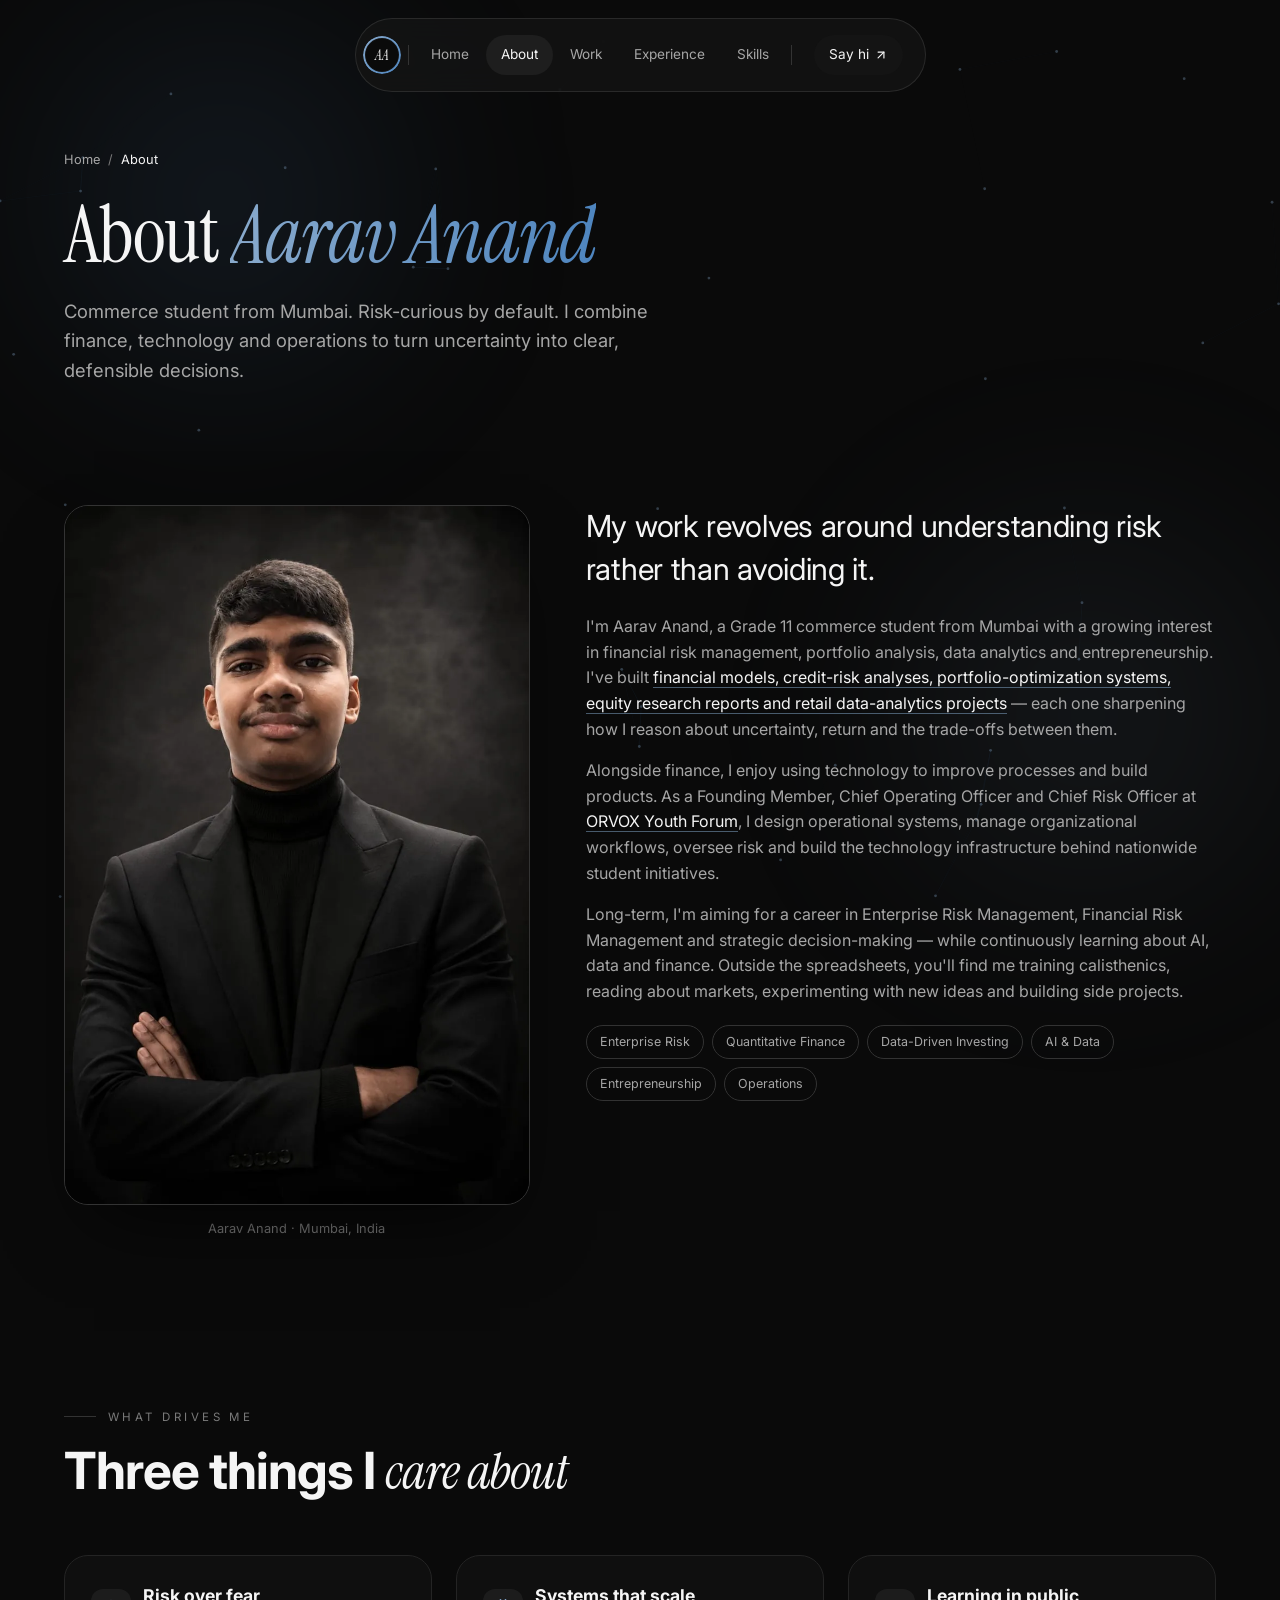
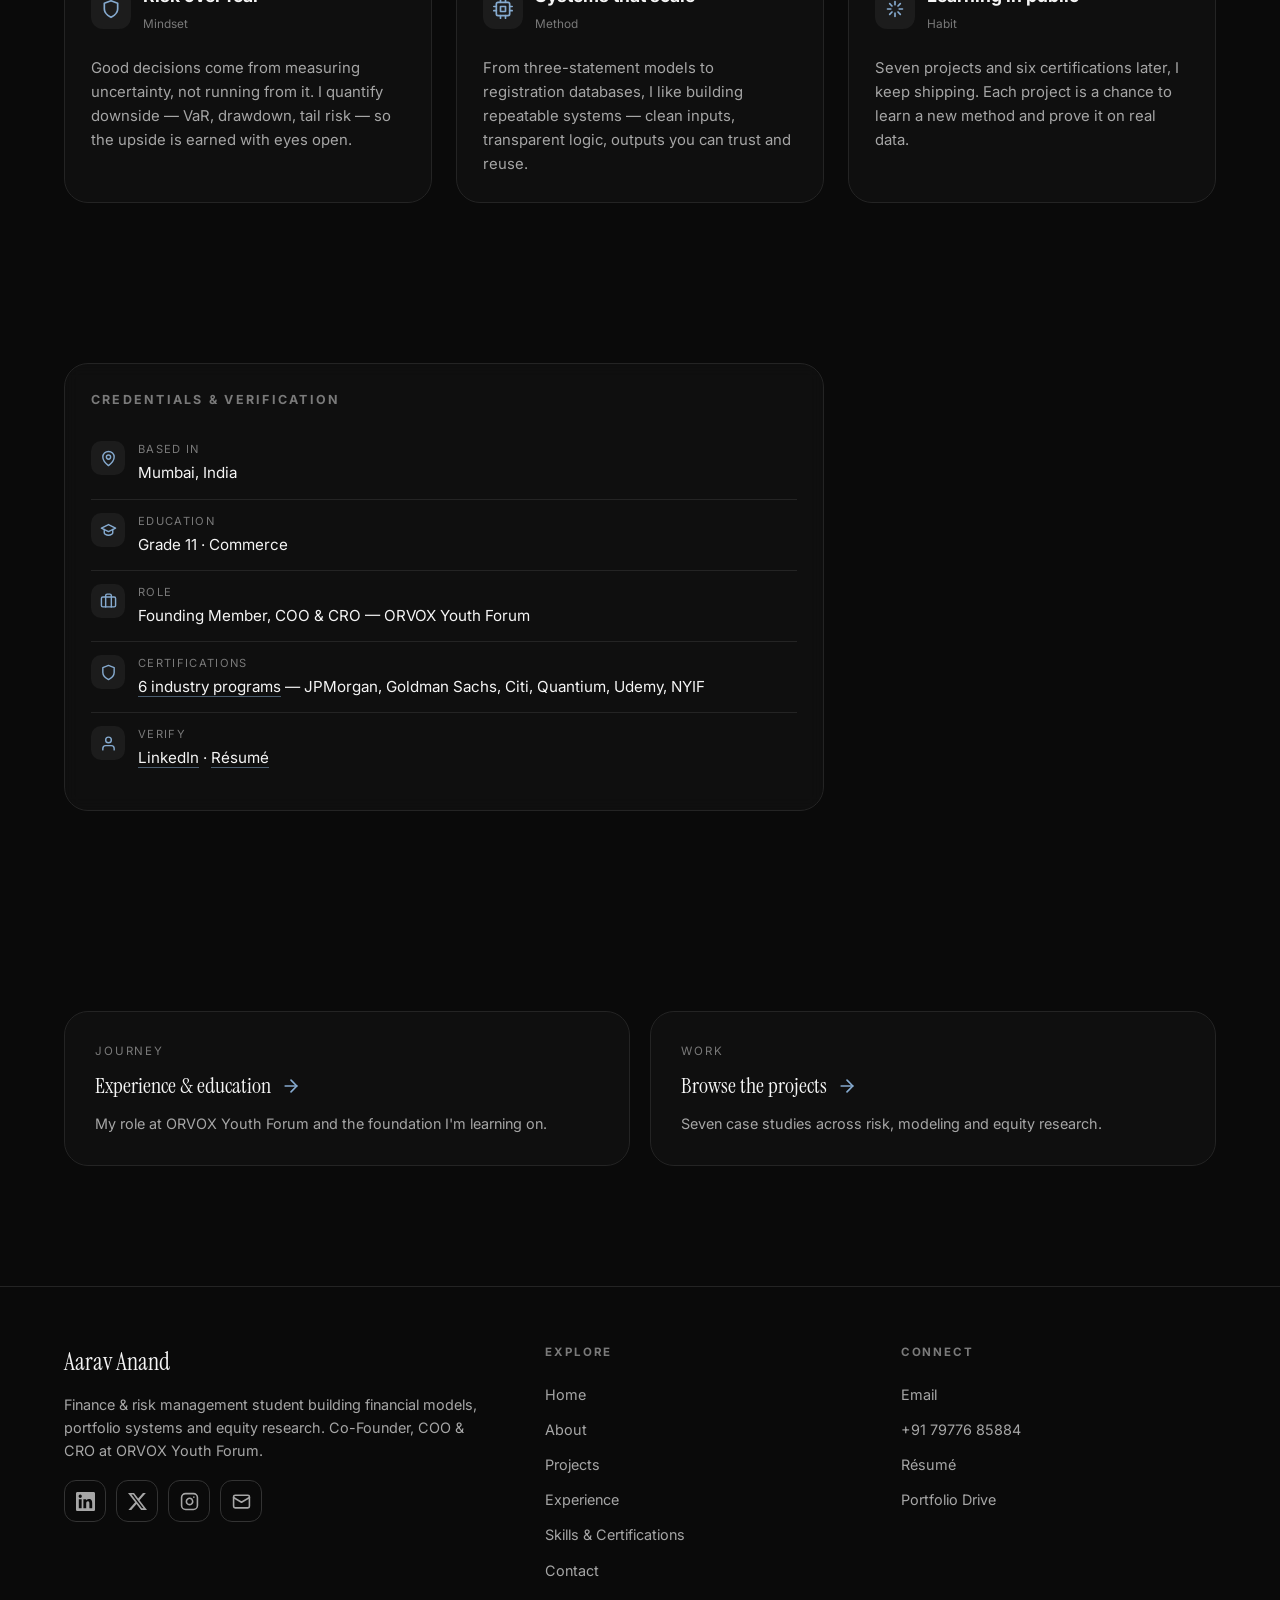
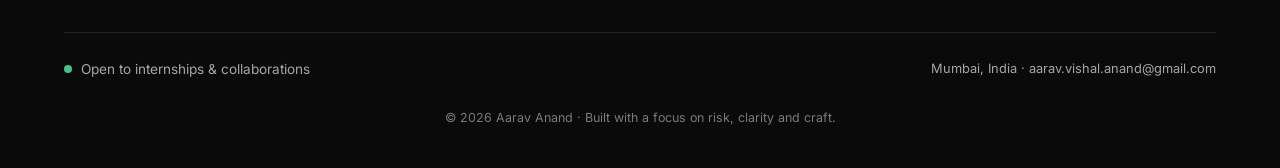
==== commit 36e8fd50: "Point canonical URLs, sitemap, OG and JSON-LD at live Vercel domain Co-Authored-By: Claude Opus 4.8 " ====
--- a/about.html
+++ b/about.html
@@ -9,7 +9,7 @@
   <meta name="description" content="About Aarav Anand: a Mumbai commerce student focused on financial risk management, portfolio analysis and entrepreneurship, and Co-Founder, COO &amp; CRO at ORVOX Youth Forum. His story, focus and long-term vision.">
   <meta name="author" content="Aarav Anand">
   <meta name="keywords" content="About Aarav Anand, Aarav Anand bio, finance student Mumbai, risk management student, ORVOX Youth Forum co-founder, portfolio analysis, enterprise risk management">
-  <link rel="canonical" href="https://aaravanand.com/about.html">
+  <link rel="canonical" href="https://aarav-anand-portfolio.vercel.app/about.html">
   <meta name="robots" content="index, follow, max-image-preview:large, max-snippet:-1">
 
   <meta property="og:type" content="profile">
@@ -18,8 +18,8 @@
   <meta property="og:site_name" content="Aarav Anand">
   <meta property="og:title" content="About Aarav Anand — Finance &amp; Risk Management Student">
   <meta property="og:description" content="A Mumbai commerce student focused on financial risk management, portfolio analysis and entrepreneurship. Co-Founder, COO &amp; CRO at ORVOX Youth Forum.">
-  <meta property="og:url" content="https://aaravanand.com/about.html">
-  <meta property="og:image" content="https://aaravanand.com/og-image.png">
+  <meta property="og:url" content="https://aarav-anand-portfolio.vercel.app/about.html">
+  <meta property="og:image" content="https://aarav-anand-portfolio.vercel.app/og-image.png">
   <meta property="og:image:width" content="1200">
   <meta property="og:image:height" content="630">
   <meta property="og:image:alt" content="Aarav Anand portrait">
@@ -28,7 +28,7 @@
   <meta name="twitter:card" content="summary_large_image">
   <meta name="twitter:title" content="About Aarav Anand — Finance &amp; Risk Management Student">
   <meta name="twitter:description" content="A Mumbai commerce student focused on financial risk management and entrepreneurship. Co-Founder of ORVOX Youth Forum.">
-  <meta name="twitter:image" content="https://aaravanand.com/og-image.png">
+  <meta name="twitter:image" content="https://aarav-anand-portfolio.vercel.app/og-image.png">
   <meta name="twitter:creator" content="@aarav84329">
 
   <link rel="icon" href="favicon.ico" sizes="any">
@@ -47,23 +47,23 @@
     "@graph": [
       {
         "@type": "ProfilePage",
-        "@id": "https://aaravanand.com/about.html#profilepage",
-        "url": "https://aaravanand.com/about.html",
+        "@id": "https://aarav-anand-portfolio.vercel.app/about.html#profilepage",
+        "url": "https://aarav-anand-portfolio.vercel.app/about.html",
         "name": "About Aarav Anand",
-        "isPartOf": { "@id": "https://aaravanand.com/#website" },
-        "about": { "@id": "https://aaravanand.com/#person" },
-        "primaryImageOfPage": "https://aaravanand.com/assets/aarav-anand-square.jpg"
+        "isPartOf": { "@id": "https://aarav-anand-portfolio.vercel.app/#website" },
+        "about": { "@id": "https://aarav-anand-portfolio.vercel.app/#person" },
+        "primaryImageOfPage": "https://aarav-anand-portfolio.vercel.app/assets/aarav-anand-square.jpg"
       },
       {
         "@type": "Person",
-        "@id": "https://aaravanand.com/#person",
+        "@id": "https://aarav-anand-portfolio.vercel.app/#person",
         "name": "Aarav Anand",
         "givenName": "Aarav",
         "familyName": "Anand",
         "jobTitle": "Finance & Risk Management Student · Co-Founder, COO & CRO at ORVOX Youth Forum",
         "description": "Mumbai-based Grade 11 commerce student focused on financial risk management, portfolio analytics, credit risk and equity research.",
-        "url": "https://aaravanand.com/",
-        "image": "https://aaravanand.com/assets/aarav-anand-square.jpg",
+        "url": "https://aarav-anand-portfolio.vercel.app/",
+        "image": "https://aarav-anand-portfolio.vercel.app/assets/aarav-anand-square.jpg",
         "email": "mailto:aarav.vishal.anand@gmail.com",
         "telephone": "+91-7977685884",
         "homeLocation": { "@type": "Place", "name": "Mumbai, India" },
@@ -75,8 +75,8 @@
       {
         "@type": "BreadcrumbList",
         "itemListElement": [
-          { "@type": "ListItem", "position": 1, "name": "Home", "item": "https://aaravanand.com/" },
-          { "@type": "ListItem", "position": 2, "name": "About", "item": "https://aaravanand.com/about.html" }
+          { "@type": "ListItem", "position": 1, "name": "Home", "item": "https://aarav-anand-portfolio.vercel.app/" },
+          { "@type": "ListItem", "position": 2, "name": "About", "item": "https://aarav-anand-portfolio.vercel.app/about.html" }
         ]
       }
     ]
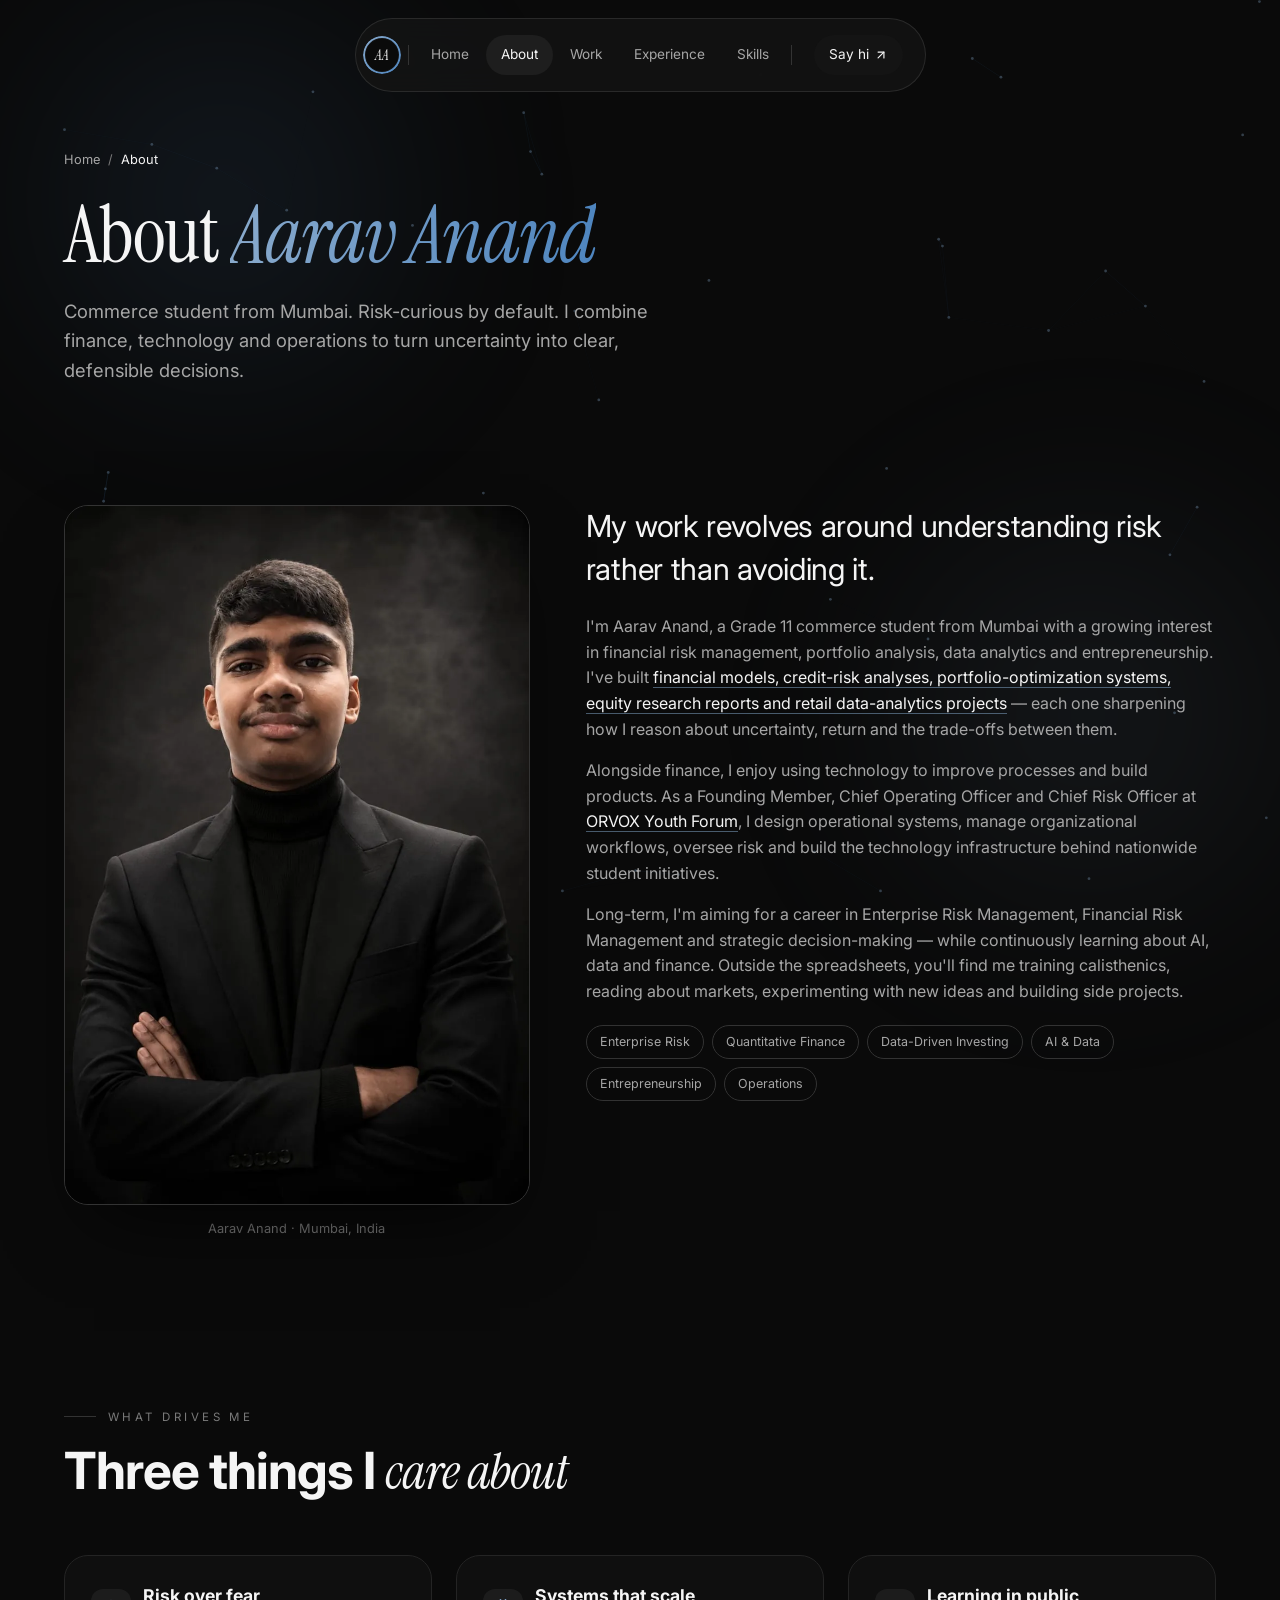
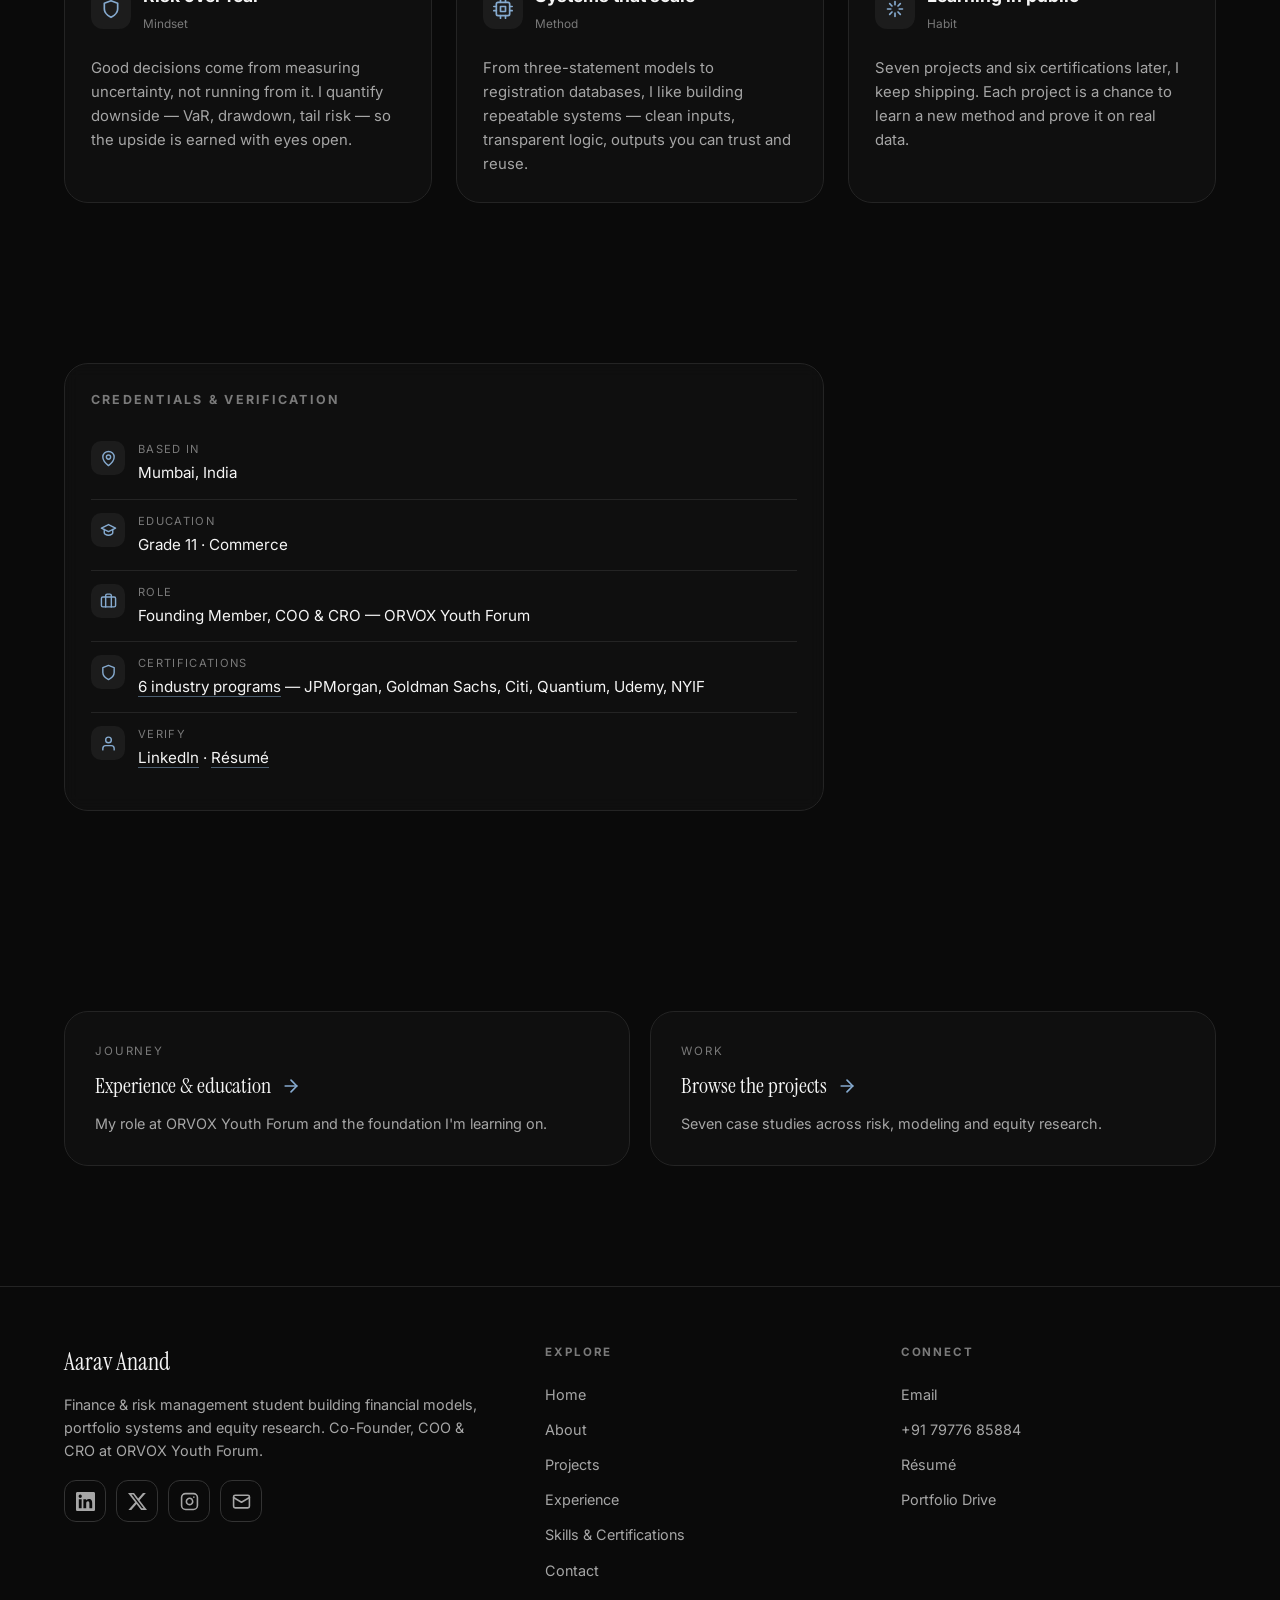
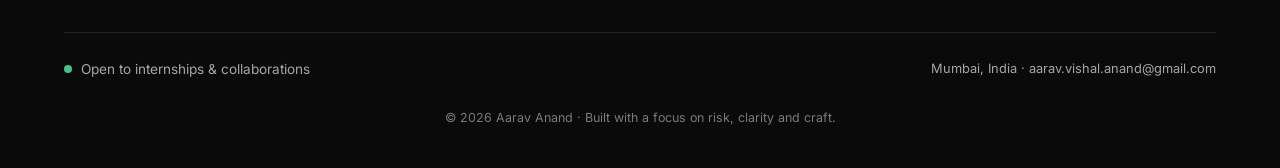
==== commit 4b63c1db: "Add required mainEntity to ProfilePage schema (GSC fix) Co-Authored-By: Claude Opus 4.8 <noreply@ant" ====
--- a/about.html
+++ b/about.html
@@ -50,7 +50,10 @@
         "@id": "https://aarav-anand-portfolio.vercel.app/about.html#profilepage",
         "url": "https://aarav-anand-portfolio.vercel.app/about.html",
         "name": "About Aarav Anand",
+        "dateCreated": "2026-06-25T10:00:00+05:30",
+        "dateModified": "2026-06-27T10:00:00+05:30",
         "isPartOf": { "@id": "https://aarav-anand-portfolio.vercel.app/#website" },
+        "mainEntity": { "@id": "https://aarav-anand-portfolio.vercel.app/#person" },
         "about": { "@id": "https://aarav-anand-portfolio.vercel.app/#person" },
         "primaryImageOfPage": "https://aarav-anand-portfolio.vercel.app/assets/aarav-anand-square.jpg"
       },
